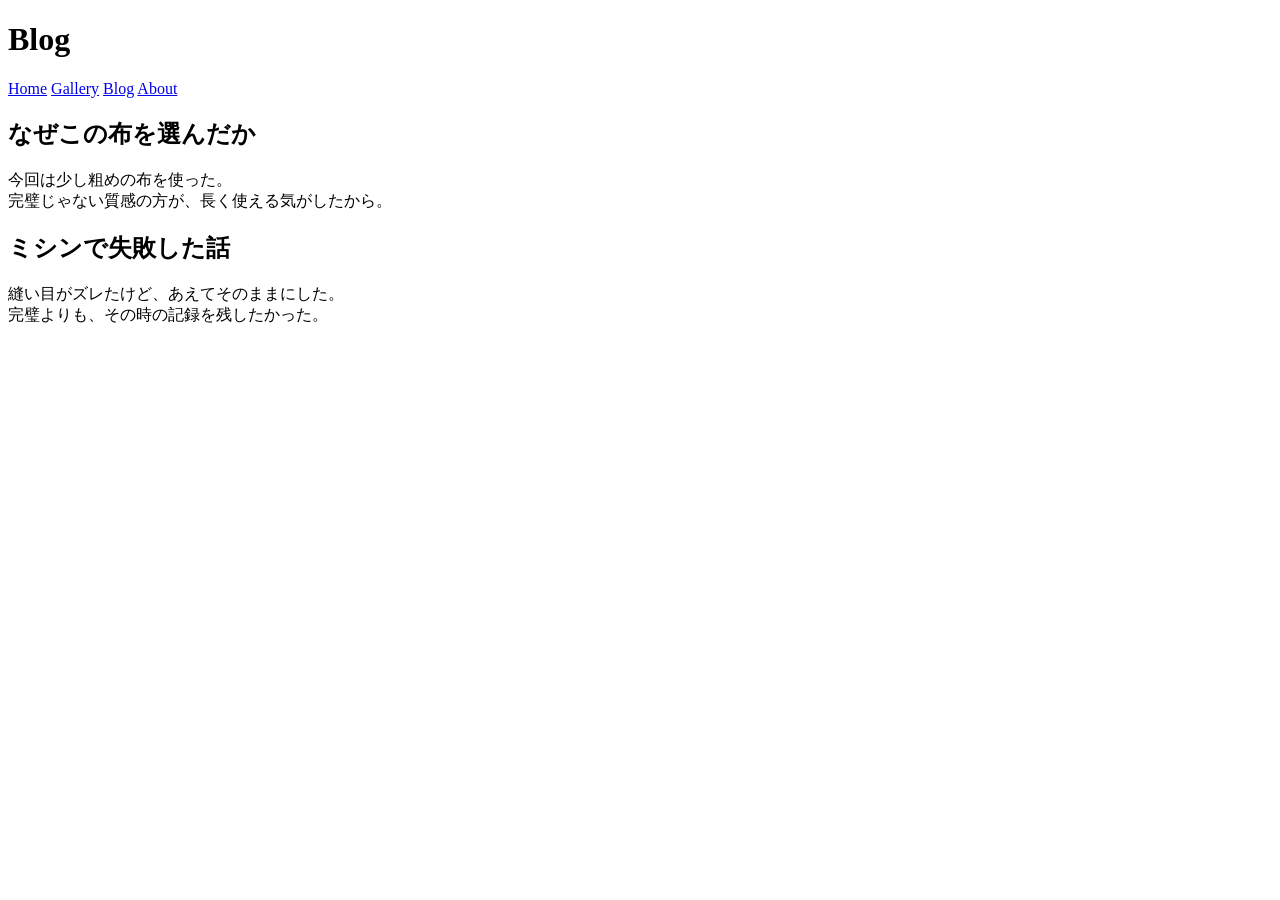
==== blog.html @ e2e6c2c0 "Create initial blog.html structure and content" ====
<!DOCTYPE html>
<html lang="ja">
<head>
  <meta charset="UTF-8">
  <title>Blog</title>
  <link rel="stylesheet" href="style.css">
</head>
<body>

<header>
  <h1>Blog</h1>
  <nav>
    <a href="index.html">Home</a>
    <a href="gallery.html">Gallery</a>
    <a href="blog.html">Blog</a>
    <a href="about.html">About</a>
  </nav>
</header>

<section class="blog">

  <article>
    <h2>なぜこの布を選んだか</h2>
    <p>
      今回は少し粗めの布を使った。<br>
      完璧じゃない質感の方が、長く使える気がしたから。
    </p>
  </article>

  <article>
    <h2>ミシンで失敗した話</h2>
    <p>
      縫い目がズレたけど、あえてそのままにした。<br>
      完璧よりも、その時の記録を残したかった。
    </p>
  </article>

</section>

</body>
</html>
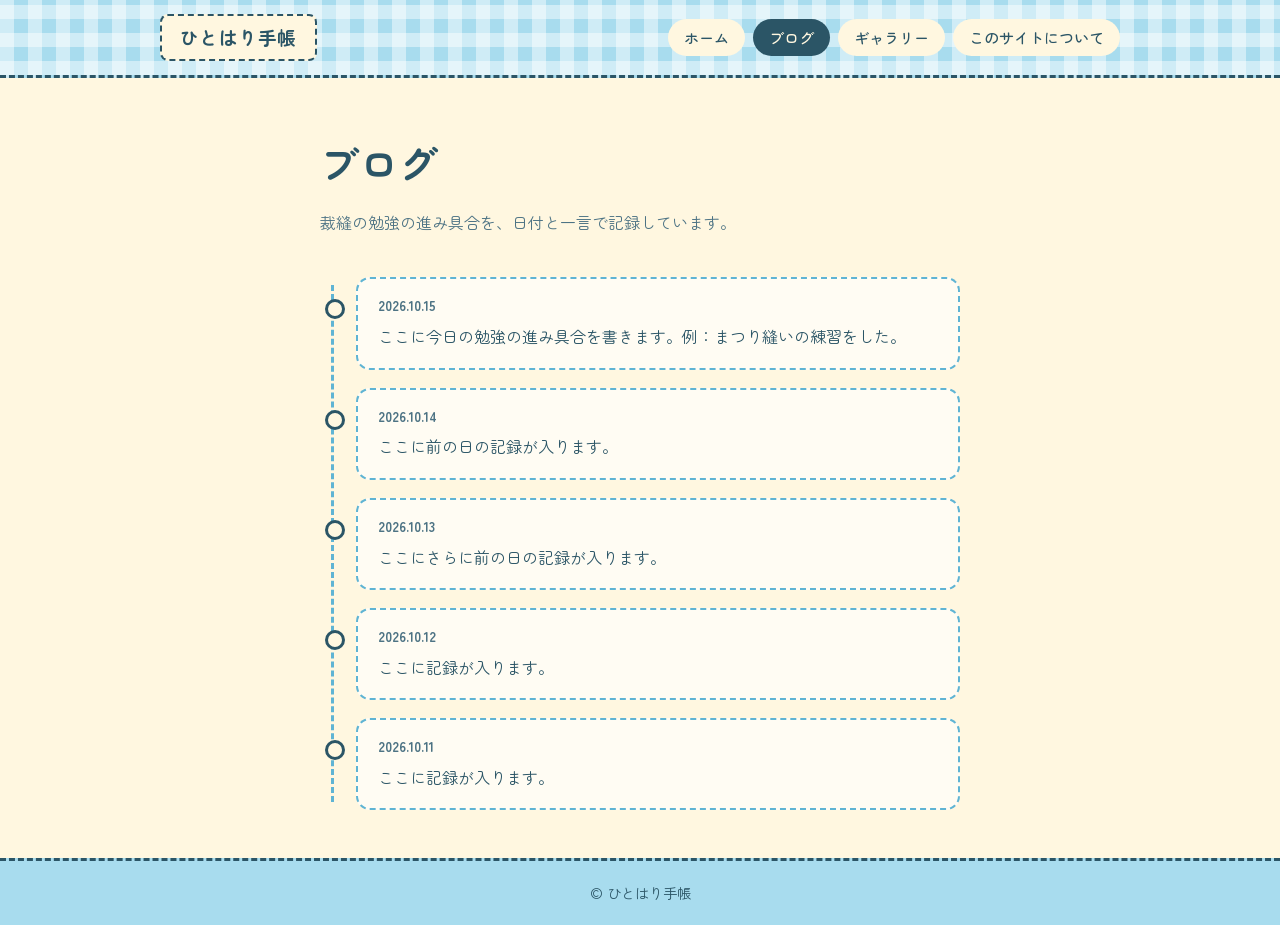
==== commit 12ef5438: "Revise blog.html structure and styling" ====
--- a/blog.html
+++ b/blog.html
@@ -1,41 +1,119 @@
 <!DOCTYPE html>
 <html lang="ja">
 <head>
-  <meta charset="UTF-8">
-  <title>Blog</title>
-  <link rel="stylesheet" href="style.css">
+<meta charset="UTF-8">
+<meta name="viewport" content="width=device-width, initial-scale=1">
+<title>ブログ | ひとはり手帳</title>
+<link rel="preconnect" href="https://fonts.googleapis.com">
+<link rel="preconnect" href="https://fonts.gstatic.com" crossorigin>
+<link href="https://fonts.googleapis.com/css2?family=Zen+Maru+Gothic:wght@400;500;700&display=swap" rel="stylesheet">
+<style>
+:root {
+  --sky: #a8dcee;
+  --sky-deep: #5fb4d4;
+  --sky-pale: #e3f4fa;
+  --cream: #fff7e0;
+  --cream-deep: #f4e5bd;
+  --paper: #fffcf3;
+  --ink: #2b5566;
+  --ink-soft: #4d7384;
+}
+* { box-sizing: border-box; }
+body {
+  margin: 0;
+  background: var(--cream);
+  color: var(--ink);
+  font-family: "Zen Maru Gothic", "Hiragino Maru Gothic ProN", "Yu Gothic", sans-serif;
+  line-height: 1.9;
+  font-size: 16px;
+}
+a { color: inherit; }
+a:focus-visible { outline: 3px solid var(--ink); outline-offset: 3px; border-radius: 6px; }
+
+/* ヘッダー：ギンガムチェックの布 */
+.site-header {
+  background:
+    repeating-linear-gradient(0deg, rgba(255,255,255,.45) 0 14px, transparent 14px 28px),
+    repeating-linear-gradient(90deg, rgba(255,255,255,.45) 0 14px, transparent 14px 28px),
+    var(--sky);
+  border-bottom: 3px dashed var(--ink);
+  padding: 14px 20px;
+}
+.header-inner {
+  max-width: 960px; margin: 0 auto;
+  display: flex; flex-wrap: wrap; align-items: center; justify-content: space-between; gap: 10px 24px;
+}
+.logo {
+  background: var(--cream);
+  padding: 4px 18px;
+  border: 2px dashed var(--ink);
+  border-radius: 8px;
+  font-weight: 700; font-size: 1.15rem; text-decoration: none; letter-spacing: .08em;
+}
+nav ul { list-style: none; margin: 0; padding: 0; display: flex; flex-wrap: wrap; gap: 6px 8px; }
+nav a {
+  display: block; padding: 4px 16px; border-radius: 999px;
+  background: var(--cream); text-decoration: none; font-weight: 500; font-size: .95rem;
+}
+nav a:hover, nav a[aria-current="page"] { background: var(--ink); color: var(--cream); }
+
+main { max-width: 680px; margin: 0 auto; padding: 0 20px; }
+
+.page-title { padding: 48px 0 8px; }
+.page-title h1 { font-size: clamp(1.8rem, 5vw, 2.4rem); margin: 0 0 8px; letter-spacing: .04em; }
+.page-title p { margin: 0; color: var(--ink-soft); }
+
+/* つぶやき形式のタイムライン（縫い目の線でつながる） */
+.timeline { list-style: none; margin: 32px 0 48px; padding: 0 0 0 36px; position: relative; }
+.timeline::before {
+  content: ""; position: absolute; left: 11px; top: 8px; bottom: 8px;
+  border-left: 3px dashed var(--sky-deep);
+}
+.post { position: relative; background: var(--paper); border: 2px dashed var(--sky-deep); border-radius: 14px; padding: 14px 20px 16px; margin-bottom: 18px; }
+.post::before {
+  content: ""; position: absolute; left: -33px; top: 20px;
+  width: 14px; height: 14px; border-radius: 50%;
+  background: var(--cream); border: 3px solid var(--ink);
+}
+.post time { display: block; font-size: .85rem; color: var(--ink-soft); font-weight: 700; }
+.post p { margin: 2px 0 0; }
+
+footer { background: var(--sky); border-top: 3px dashed var(--ink); text-align: center; padding: 18px 20px; font-size: .9rem; }
+</style>
 </head>
 <body>
 
-<header>
-  <h1>Blog</h1>
-  <nav>
-    <a href="index.html">Home</a>
-    <a href="gallery.html">Gallery</a>
-    <a href="blog.html">Blog</a>
-    <a href="about.html">About</a>
-  </nav>
+<header class="site-header">
+  <div class="header-inner">
+    <a class="logo" href="index.html">ひとはり手帳</a>
+    <nav aria-label="メインメニュー">
+      <ul>
+        <li><a href="index.html">ホーム</a></li>
+        <li><a href="blog.html" aria-current="page">ブログ</a></li>
+        <li><a href="gallery.html">ギャラリー</a></li>
+        <li><a href="about.html">このサイトについて</a></li>
+      </ul>
+    </nav>
+  </div>
 </header>
 
-<section class="blog">
+<main>
+  <div class="page-title">
+    <h1>ブログ</h1>
+    <p>裁縫の勉強の進み具合を、日付と一言で記録しています。</p>
+  </div>
 
-  <article>
-    <h2>なぜこの布を選んだか</h2>
-    <p>
-      今回は少し粗めの布を使った。<br>
-      完璧じゃない質感の方が、長く使える気がしたから。
-    </p>
-  </article>
+  <!-- 新しい記録は、一番上に<li>をコピーして追加します -->
+  <ul class="timeline">
+    <li class="post"><time datetime="2026-10-15">2026.10.15</time><p>ここに今日の勉強の進み具合を書きます。例：まつり縫いの練習をした。</p></li>
+    <li class="post"><time datetime="2026-10-14">2026.10.14</time><p>ここに前の日の記録が入ります。</p></li>
+    <li class="post"><time datetime="2026-10-13">2026.10.13</time><p>ここにさらに前の日の記録が入ります。</p></li>
+    <li class="post"><time datetime="2026-10-12">2026.10.12</time><p>ここに記録が入ります。</p></li>
+    <li class="post"><time datetime="2026-10-11">2026.10.11</time><p>ここに記録が入ります。</p></li>
+  </ul>
+</main>
 
-  <article>
-    <h2>ミシンで失敗した話</h2>
-    <p>
-      縫い目がズレたけど、あえてそのままにした。<br>
-      完璧よりも、その時の記録を残したかった。
-    </p>
-  </article>
-
-</section>
+<footer>© ひとはり手帳</footer>
 
 </body>
 </html>
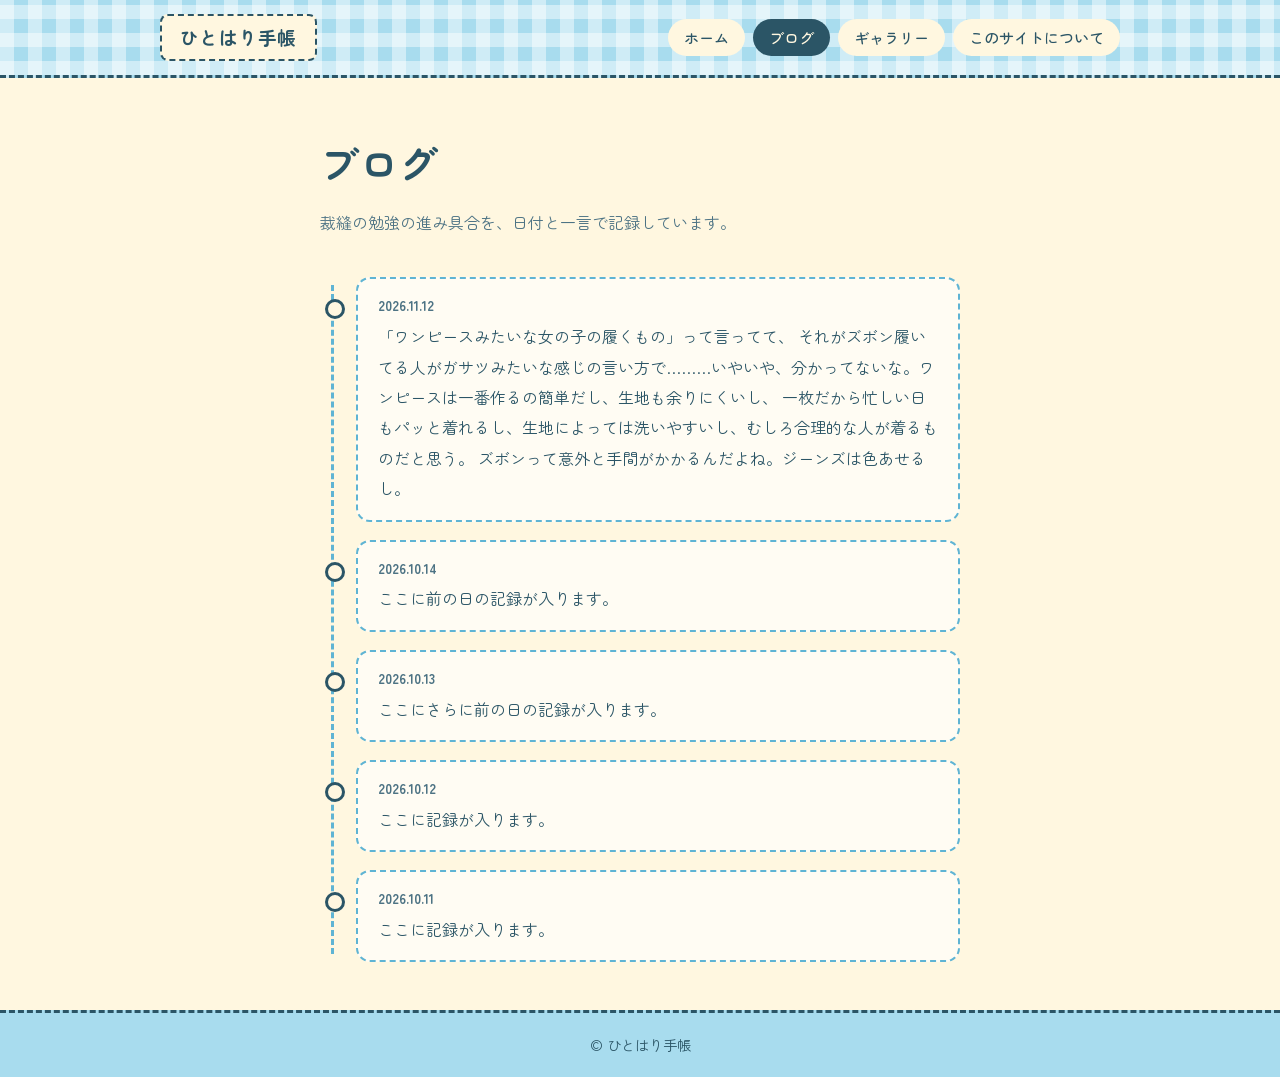
==== commit 4c75c8f4: "Add new study record for November 12, 2026" ====
--- a/blog.html
+++ b/blog.html
@@ -105,7 +105,10 @@
 
   <!-- 新しい記録は、一番上に<li>をコピーして追加します -->
   <ul class="timeline">
-    <li class="post"><time datetime="2026-10-15">2026.10.15</time><p>ここに今日の勉強の進み具合を書きます。例：まつり縫いの練習をした。</p></li>
+    <li class="post"><time datetime="2026-11-12">2026.11.12</time><p>「ワンピースみたいな女の子の履くもの」って言ってて、
+      それがズボン履いてる人がガサツみたいな感じの言い方で………いやいや、分かってないな。ワンピースは一番作るの簡単だし、生地も余りにくいし、
+      一枚だから忙しい日もパッと着れるし、生地によっては洗いやすいし、むしろ合理的な人が着るものだと思う。
+      ズボンって意外と手間がかかるんだよね。ジーンズは色あせるし。</p></li>
     <li class="post"><time datetime="2026-10-14">2026.10.14</time><p>ここに前の日の記録が入ります。</p></li>
     <li class="post"><time datetime="2026-10-13">2026.10.13</time><p>ここにさらに前の日の記録が入ります。</p></li>
     <li class="post"><time datetime="2026-10-12">2026.10.12</time><p>ここに記録が入ります。</p></li>
